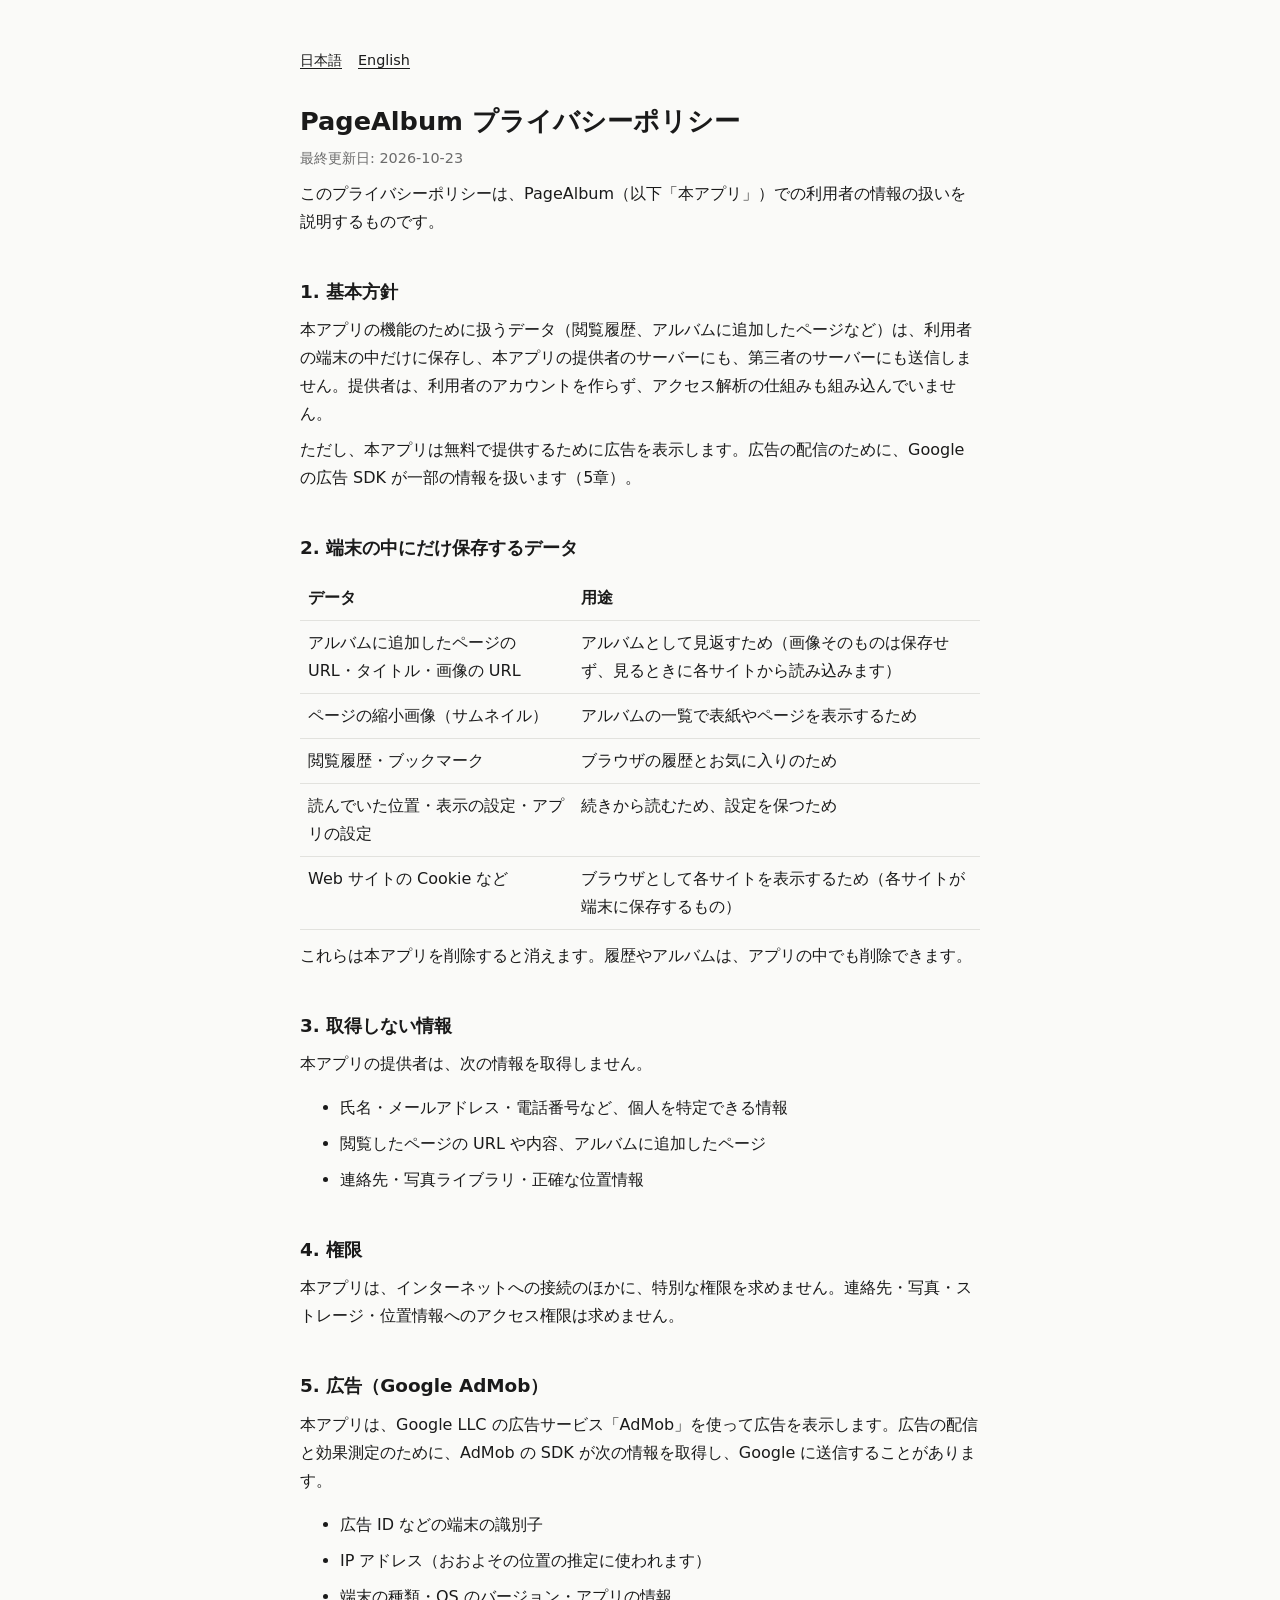
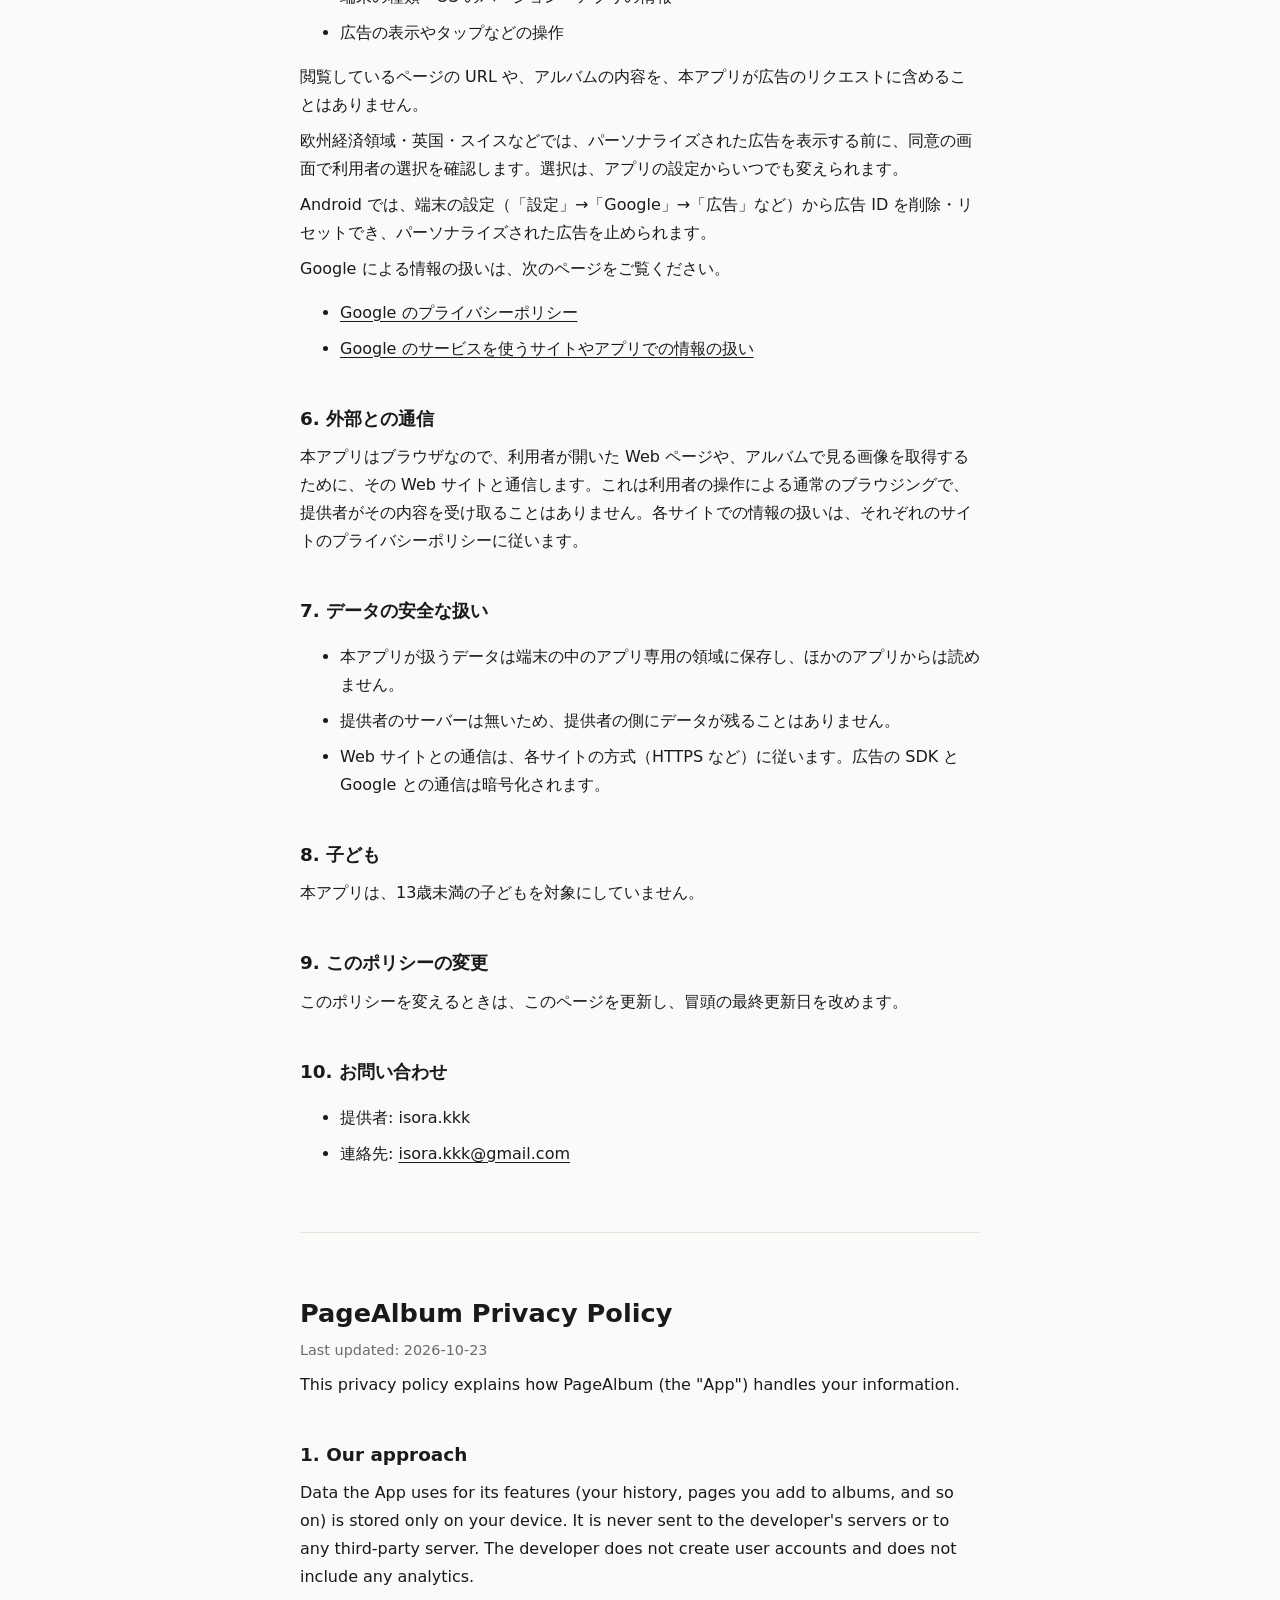
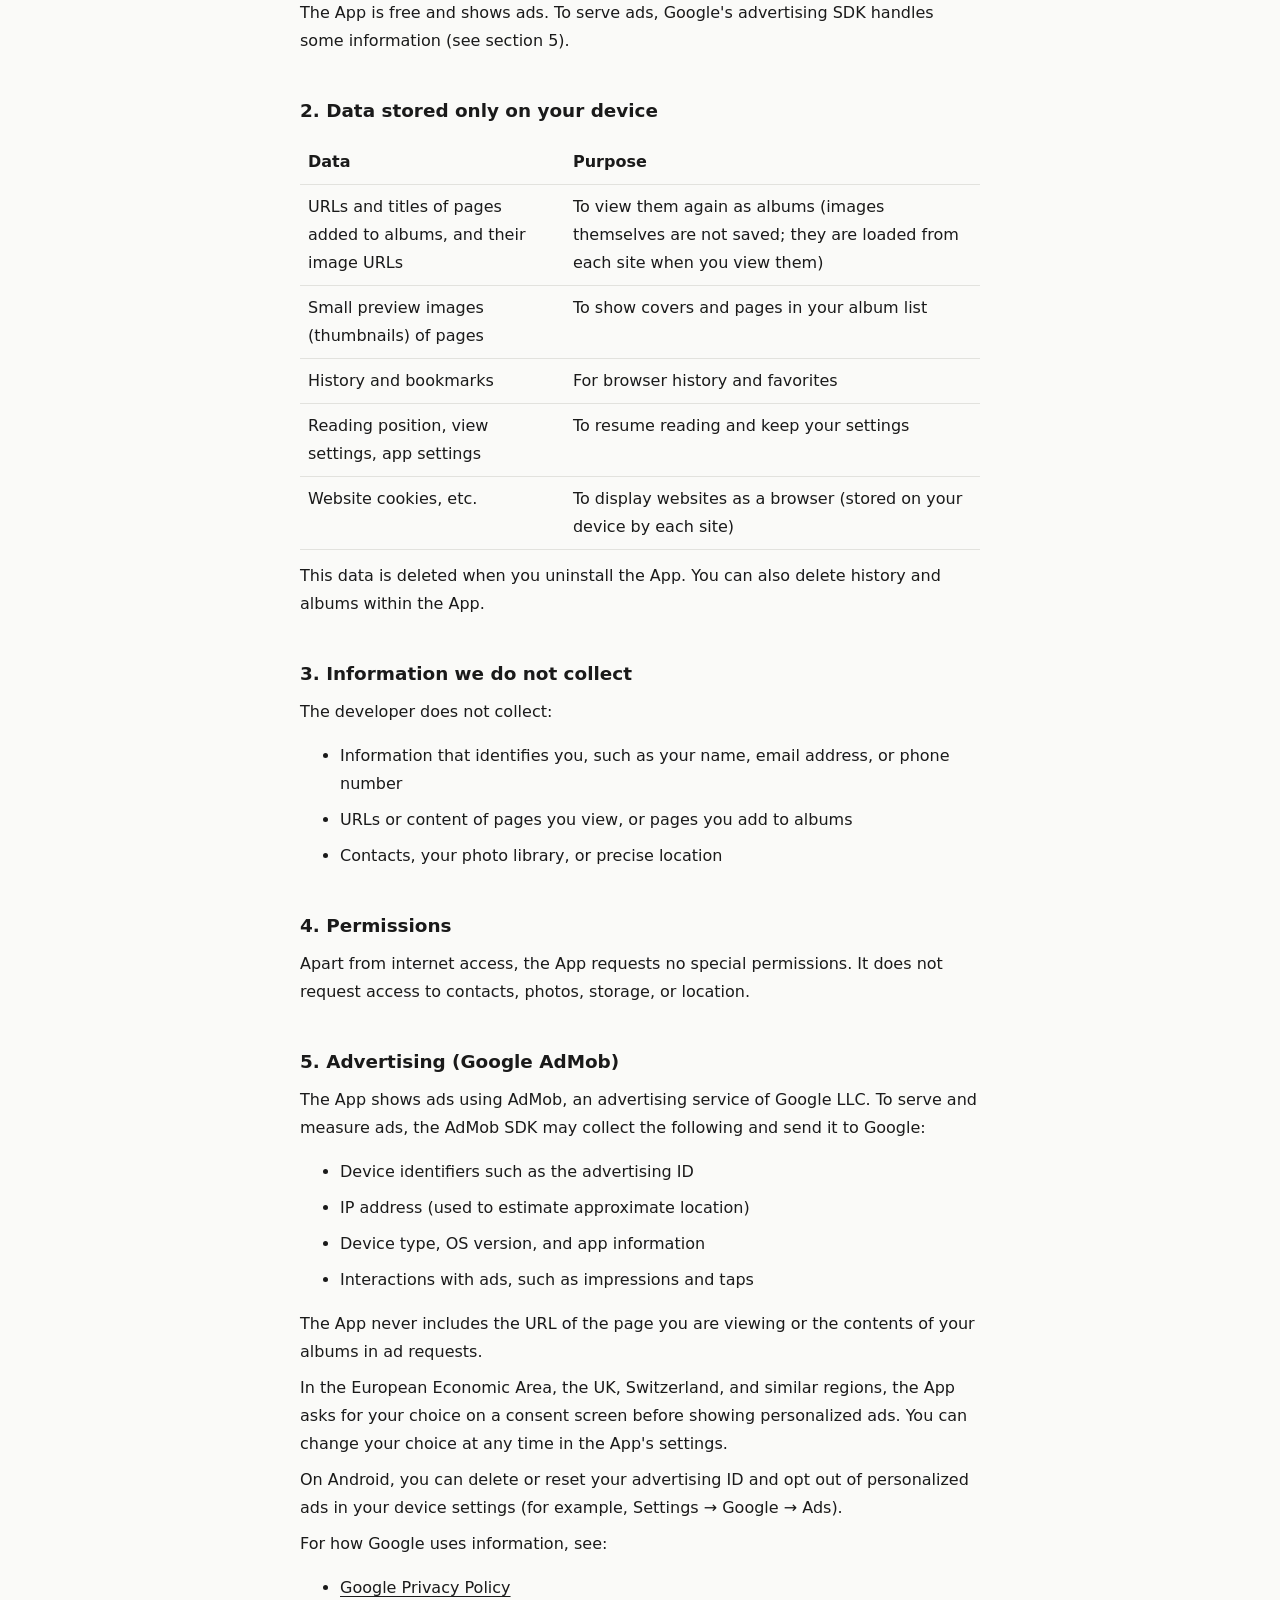
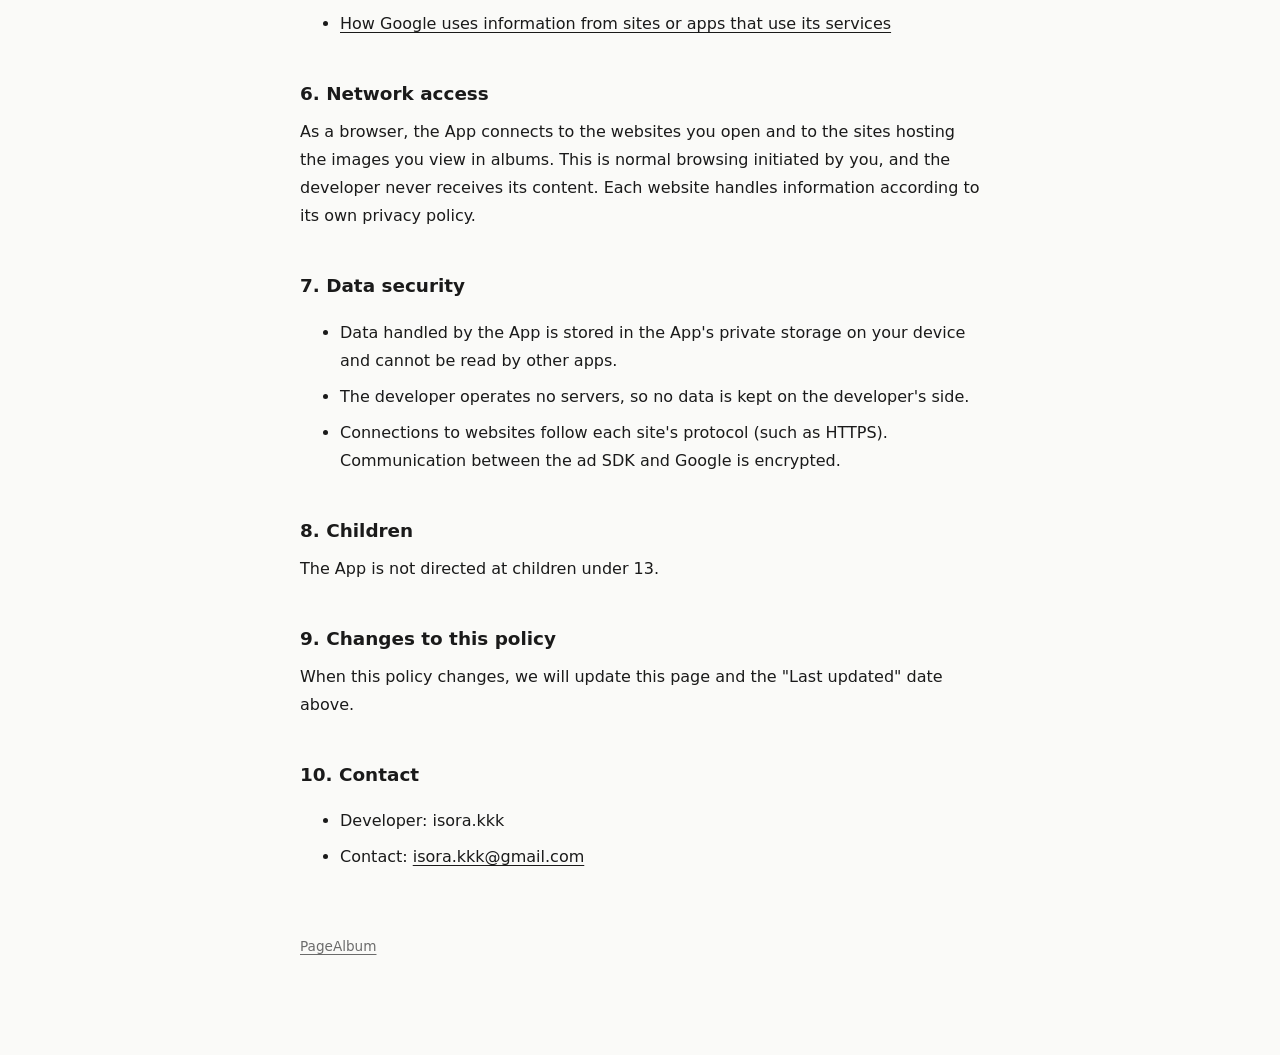
==== pagealbum/privacy.html @ bba42431 "PageAlbum の紹介・プライバシーポリシー・利用規約を追加" ====
<!doctype html>
<html lang="ja">
<head>
  <meta charset="utf-8">
  <meta name="viewport" content="width=device-width, initial-scale=1">
  <title>プライバシーポリシー / Privacy Policy — PageAlbum</title>
  <link rel="stylesheet" href="../style.css">
</head>
<body>
<!-- 文面の正は pagealbum リポジトリの docs/legal/privacy.md。変えるときはそちらを先に直す。 -->
<main>
<nav class="lang"><a href="#ja">日本語</a><a href="#en">English</a></nav>

<section id="ja" lang="ja">
<h1>PageAlbum プライバシーポリシー</h1>
<p class="meta">最終更新日: 2026-10-23</p>
<p>このプライバシーポリシーは、PageAlbum（以下「本アプリ」）での利用者の情報の扱いを説明するものです。</p>

<h2>1. 基本方針</h2>
<p>本アプリの機能のために扱うデータ（閲覧履歴、アルバムに追加したページなど）は、利用者の端末の中だけに保存し、本アプリの提供者のサーバーにも、第三者のサーバーにも送信しません。提供者は、利用者のアカウントを作らず、アクセス解析の仕組みも組み込んでいません。</p>
<p>ただし、本アプリは無料で提供するために広告を表示します。広告の配信のために、Google の広告 SDK が一部の情報を扱います（5章）。</p>

<h2>2. 端末の中にだけ保存するデータ</h2>
<table>
  <tr><th>データ</th><th>用途</th></tr>
  <tr><td>アルバムに追加したページの URL・タイトル・画像の URL</td><td>アルバムとして見返すため（画像そのものは保存せず、見るときに各サイトから読み込みます）</td></tr>
  <tr><td>ページの縮小画像（サムネイル）</td><td>アルバムの一覧で表紙やページを表示するため</td></tr>
  <tr><td>閲覧履歴・ブックマーク</td><td>ブラウザの履歴とお気に入りのため</td></tr>
  <tr><td>読んでいた位置・表示の設定・アプリの設定</td><td>続きから読むため、設定を保つため</td></tr>
  <tr><td>Web サイトの Cookie など</td><td>ブラウザとして各サイトを表示するため（各サイトが端末に保存するもの）</td></tr>
</table>
<p>これらは本アプリを削除すると消えます。履歴やアルバムは、アプリの中でも削除できます。</p>

<h2>3. 取得しない情報</h2>
<p>本アプリの提供者は、次の情報を取得しません。</p>
<ul>
  <li>氏名・メールアドレス・電話番号など、個人を特定できる情報</li>
  <li>閲覧したページの URL や内容、アルバムに追加したページ</li>
  <li>連絡先・写真ライブラリ・正確な位置情報</li>
</ul>

<h2>4. 権限</h2>
<p>本アプリは、インターネットへの接続のほかに、特別な権限を求めません。連絡先・写真・ストレージ・位置情報へのアクセス権限は求めません。</p>

<h2>5. 広告（Google AdMob）</h2>
<p>本アプリは、Google LLC の広告サービス「AdMob」を使って広告を表示します。広告の配信と効果測定のために、AdMob の SDK が次の情報を取得し、Google に送信することがあります。</p>
<ul>
  <li>広告 ID などの端末の識別子</li>
  <li>IP アドレス（おおよその位置の推定に使われます）</li>
  <li>端末の種類・OS のバージョン・アプリの情報</li>
  <li>広告の表示やタップなどの操作</li>
</ul>
<p>閲覧しているページの URL や、アルバムの内容を、本アプリが広告のリクエストに含めることはありません。</p>
<p>欧州経済領域・英国・スイスなどでは、パーソナライズされた広告を表示する前に、同意の画面で利用者の選択を確認します。選択は、アプリの設定からいつでも変えられます。</p>
<p>Android では、端末の設定（「設定」→「Google」→「広告」など）から広告 ID を削除・リセットでき、パーソナライズされた広告を止められます。</p>
<p>Google による情報の扱いは、次のページをご覧ください。</p>
<ul>
  <li><a href="https://policies.google.com/privacy">Google のプライバシーポリシー</a></li>
  <li><a href="https://policies.google.com/technologies/partner-sites">Google のサービスを使うサイトやアプリでの情報の扱い</a></li>
</ul>

<h2>6. 外部との通信</h2>
<p>本アプリはブラウザなので、利用者が開いた Web ページや、アルバムで見る画像を取得するために、その Web サイトと通信します。これは利用者の操作による通常のブラウジングで、提供者がその内容を受け取ることはありません。各サイトでの情報の扱いは、それぞれのサイトのプライバシーポリシーに従います。</p>

<h2>7. データの安全な扱い</h2>
<ul>
  <li>本アプリが扱うデータは端末の中のアプリ専用の領域に保存し、ほかのアプリからは読めません。</li>
  <li>提供者のサーバーは無いため、提供者の側にデータが残ることはありません。</li>
  <li>Web サイトとの通信は、各サイトの方式（HTTPS など）に従います。広告の SDK と Google との通信は暗号化されます。</li>
</ul>

<h2>8. 子ども</h2>
<p>本アプリは、13歳未満の子どもを対象にしていません。</p>

<h2>9. このポリシーの変更</h2>
<p>このポリシーを変えるときは、このページを更新し、冒頭の最終更新日を改めます。</p>

<h2>10. お問い合わせ</h2>
<ul>
  <li>提供者: isora.kkk</li>
  <li>連絡先: <a href="mailto:isora.kkk@gmail.com">isora.kkk@gmail.com</a></li>
</ul>
</section>

<hr>

<section id="en" lang="en">
<h1>PageAlbum Privacy Policy</h1>
<p class="meta">Last updated: 2026-10-23</p>
<p>This privacy policy explains how PageAlbum (the "App") handles your information.</p>

<h2>1. Our approach</h2>
<p>Data the App uses for its features (your history, pages you add to albums, and so on) is stored only on your device. It is never sent to the developer's servers or to any third-party server. The developer does not create user accounts and does not include any analytics.</p>
<p>The App is free and shows ads. To serve ads, Google's advertising SDK handles some information (see section 5).</p>

<h2>2. Data stored only on your device</h2>
<table>
  <tr><th>Data</th><th>Purpose</th></tr>
  <tr><td>URLs and titles of pages added to albums, and their image URLs</td><td>To view them again as albums (images themselves are not saved; they are loaded from each site when you view them)</td></tr>
  <tr><td>Small preview images (thumbnails) of pages</td><td>To show covers and pages in your album list</td></tr>
  <tr><td>History and bookmarks</td><td>For browser history and favorites</td></tr>
  <tr><td>Reading position, view settings, app settings</td><td>To resume reading and keep your settings</td></tr>
  <tr><td>Website cookies, etc.</td><td>To display websites as a browser (stored on your device by each site)</td></tr>
</table>
<p>This data is deleted when you uninstall the App. You can also delete history and albums within the App.</p>

<h2>3. Information we do not collect</h2>
<p>The developer does not collect:</p>
<ul>
  <li>Information that identifies you, such as your name, email address, or phone number</li>
  <li>URLs or content of pages you view, or pages you add to albums</li>
  <li>Contacts, your photo library, or precise location</li>
</ul>

<h2>4. Permissions</h2>
<p>Apart from internet access, the App requests no special permissions. It does not request access to contacts, photos, storage, or location.</p>

<h2>5. Advertising (Google AdMob)</h2>
<p>The App shows ads using AdMob, an advertising service of Google LLC. To serve and measure ads, the AdMob SDK may collect the following and send it to Google:</p>
<ul>
  <li>Device identifiers such as the advertising ID</li>
  <li>IP address (used to estimate approximate location)</li>
  <li>Device type, OS version, and app information</li>
  <li>Interactions with ads, such as impressions and taps</li>
</ul>
<p>The App never includes the URL of the page you are viewing or the contents of your albums in ad requests.</p>
<p>In the European Economic Area, the UK, Switzerland, and similar regions, the App asks for your choice on a consent screen before showing personalized ads. You can change your choice at any time in the App's settings.</p>
<p>On Android, you can delete or reset your advertising ID and opt out of personalized ads in your device settings (for example, Settings → Google → Ads).</p>
<p>For how Google uses information, see:</p>
<ul>
  <li><a href="https://policies.google.com/privacy">Google Privacy Policy</a></li>
  <li><a href="https://policies.google.com/technologies/partner-sites">How Google uses information from sites or apps that use its services</a></li>
</ul>

<h2>6. Network access</h2>
<p>As a browser, the App connects to the websites you open and to the sites hosting the images you view in albums. This is normal browsing initiated by you, and the developer never receives its content. Each website handles information according to its own privacy policy.</p>

<h2>7. Data security</h2>
<ul>
  <li>Data handled by the App is stored in the App's private storage on your device and cannot be read by other apps.</li>
  <li>The developer operates no servers, so no data is kept on the developer's side.</li>
  <li>Connections to websites follow each site's protocol (such as HTTPS). Communication between the ad SDK and Google is encrypted.</li>
</ul>

<h2>8. Children</h2>
<p>The App is not directed at children under 13.</p>

<h2>9. Changes to this policy</h2>
<p>When this policy changes, we will update this page and the "Last updated" date above.</p>

<h2>10. Contact</h2>
<ul>
  <li>Developer: isora.kkk</li>
  <li>Contact: <a href="mailto:isora.kkk@gmail.com">isora.kkk@gmail.com</a></li>
</ul>
</section>

<footer><a href="./">PageAlbum</a></footer>
</main>
</body>
</html>
---- style.css ----
/* 共通のスタイル。アプリと同じく無彩色。ダークモードは端末の設定に合わせる。 */
:root {
  color-scheme: light dark;
  --bg: #fafaf8;
  --fg: #1a1a1a;
  --muted: #6b6b6b;
  --line: #e2e2de;
}
@media (prefers-color-scheme: dark) {
  :root {
    --bg: #101010;
    --fg: #ececec;
    --muted: #9a9a9a;
    --line: #2a2a2a;
  }
}
* { box-sizing: border-box; }
body {
  margin: 0;
  background: var(--bg);
  color: var(--fg);
  font: 16px/1.75 system-ui, -apple-system, "Hiragino Sans", "Noto Sans JP", sans-serif;
}
main { max-width: 720px; margin: 0 auto; padding: 48px 20px 96px; }
h1 { font-size: 1.6rem; line-height: 1.3; margin: 0 0 8px; }
h2 { font-size: 1.15rem; margin: 40px 0 8px; }
p, li { margin: 8px 0; }
a { color: inherit; text-underline-offset: 3px; }
.meta { color: var(--muted); font-size: 0.9rem; }
nav.lang { margin-bottom: 32px; font-size: 0.9rem; }
nav.lang a { margin-right: 16px; }
hr { border: 0; border-top: 1px solid var(--line); margin: 64px 0; }
table { width: 100%; border-collapse: collapse; margin: 12px 0; }
th, td { text-align: left; padding: 8px; border-bottom: 1px solid var(--line); vertical-align: top; }
footer { color: var(--muted); font-size: 0.85rem; margin-top: 64px; }
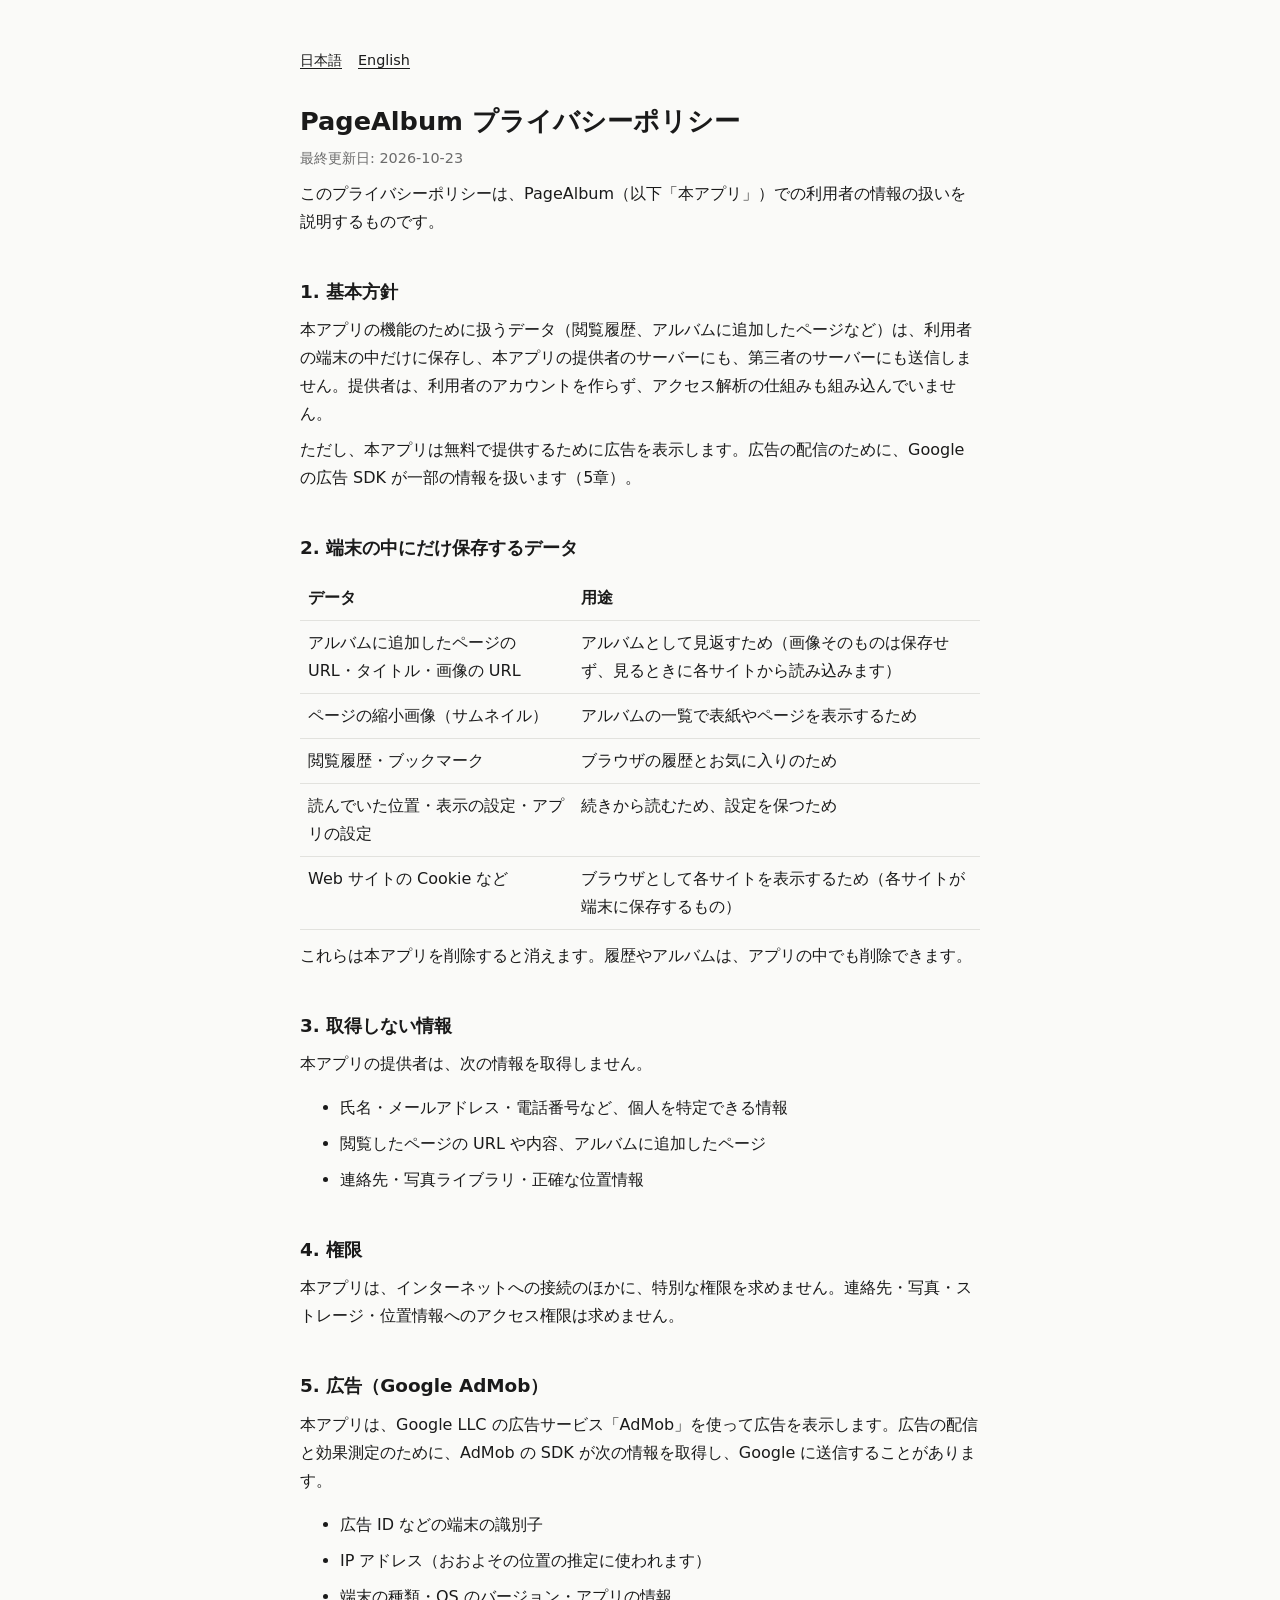
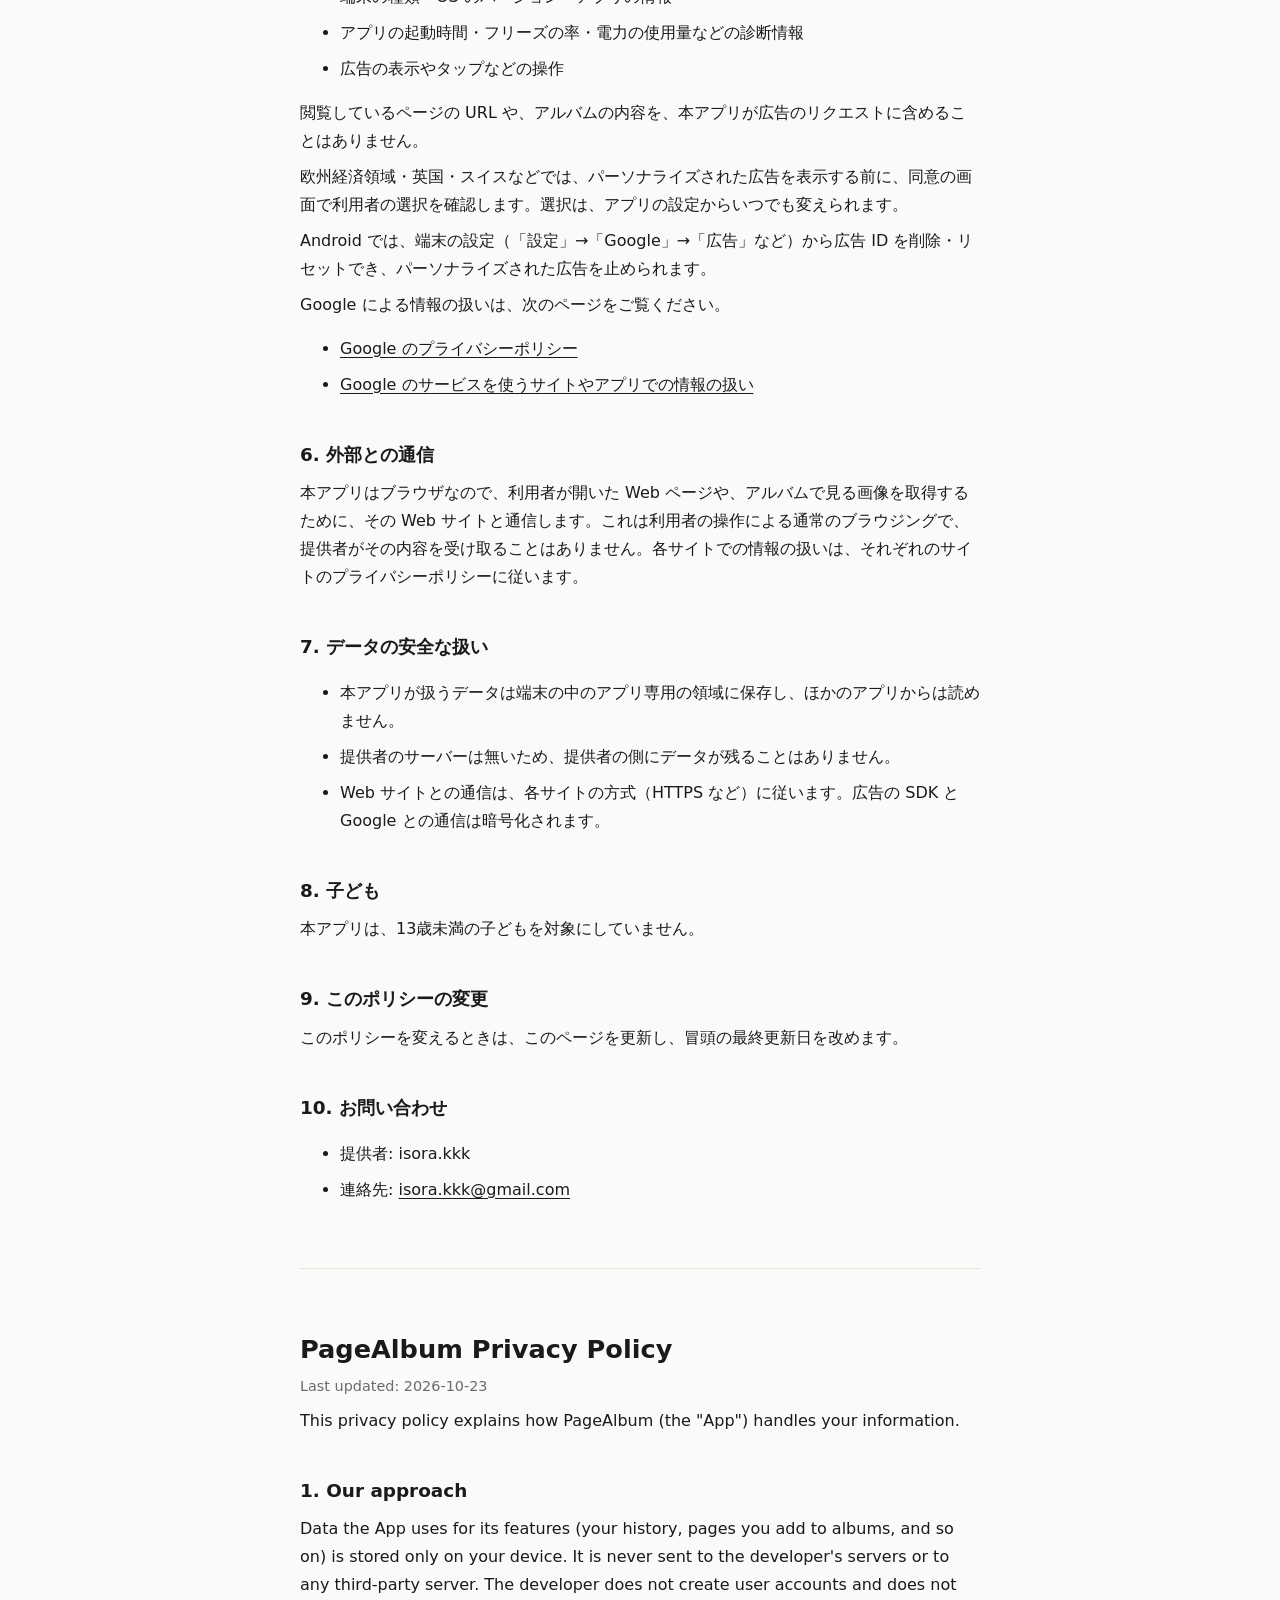
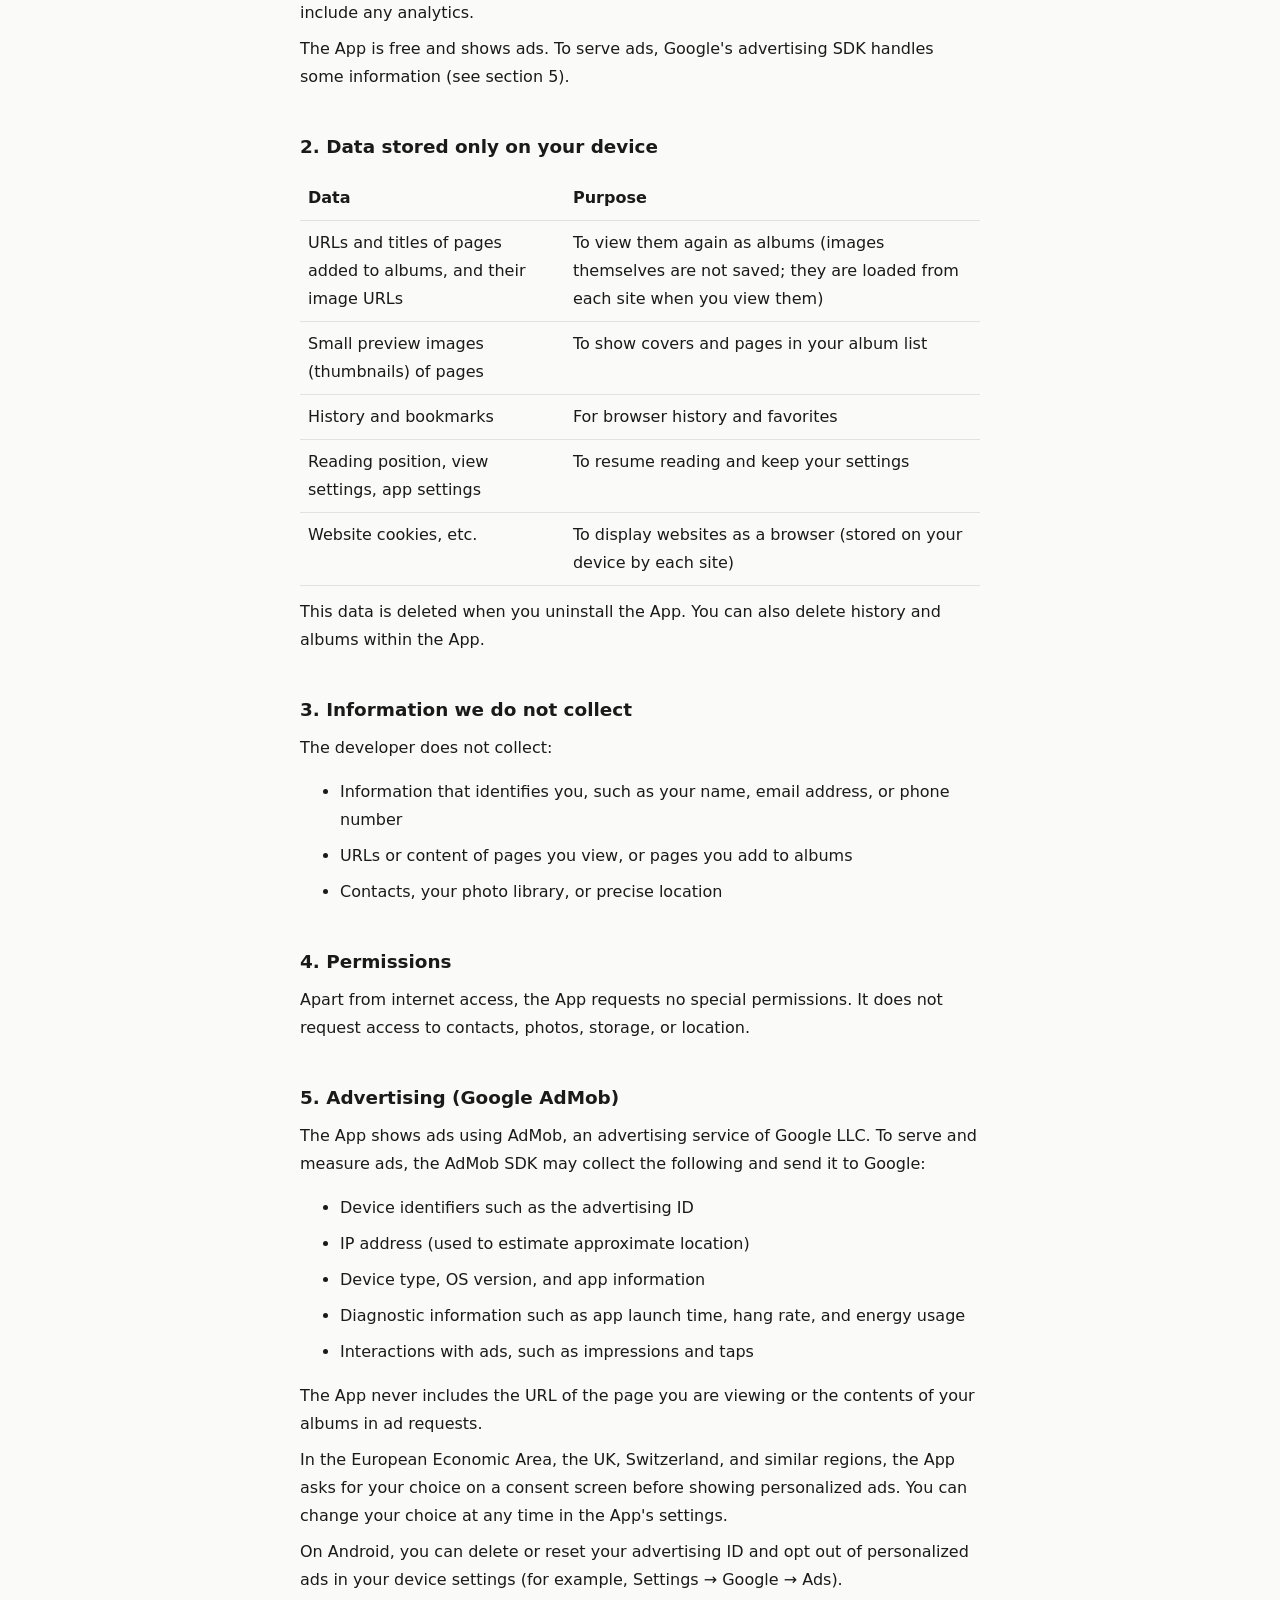
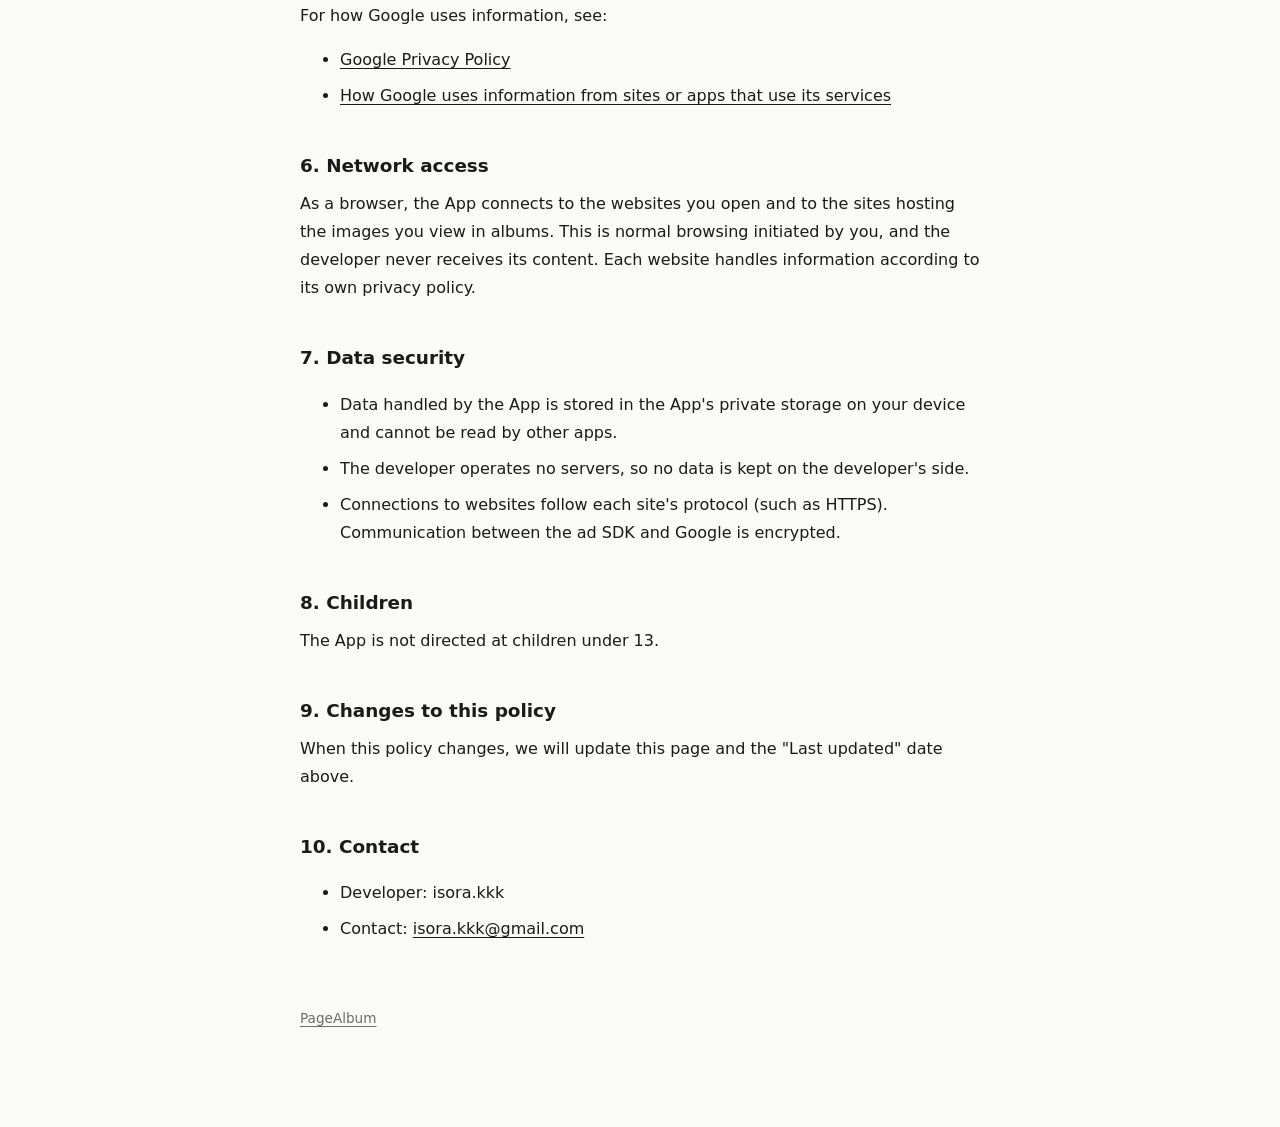
==== commit d6b5551c: "プライバシーポリシーに広告 SDK の診断情報を追記" ====
--- a/pagealbum/privacy.html
+++ b/pagealbum/privacy.html
@@ -48,6 +48,7 @@
   <li>広告 ID などの端末の識別子</li>
   <li>IP アドレス（おおよその位置の推定に使われます）</li>
   <li>端末の種類・OS のバージョン・アプリの情報</li>
+  <li>アプリの起動時間・フリーズの率・電力の使用量などの診断情報</li>
   <li>広告の表示やタップなどの操作</li>
 </ul>
 <p>閲覧しているページの URL や、アルバムの内容を、本アプリが広告のリクエストに含めることはありません。</p>
@@ -121,6 +122,7 @@
   <li>Device identifiers such as the advertising ID</li>
   <li>IP address (used to estimate approximate location)</li>
   <li>Device type, OS version, and app information</li>
+  <li>Diagnostic information such as app launch time, hang rate, and energy usage</li>
   <li>Interactions with ads, such as impressions and taps</li>
 </ul>
 <p>The App never includes the URL of the page you are viewing or the contents of your albums in ad requests.</p>
